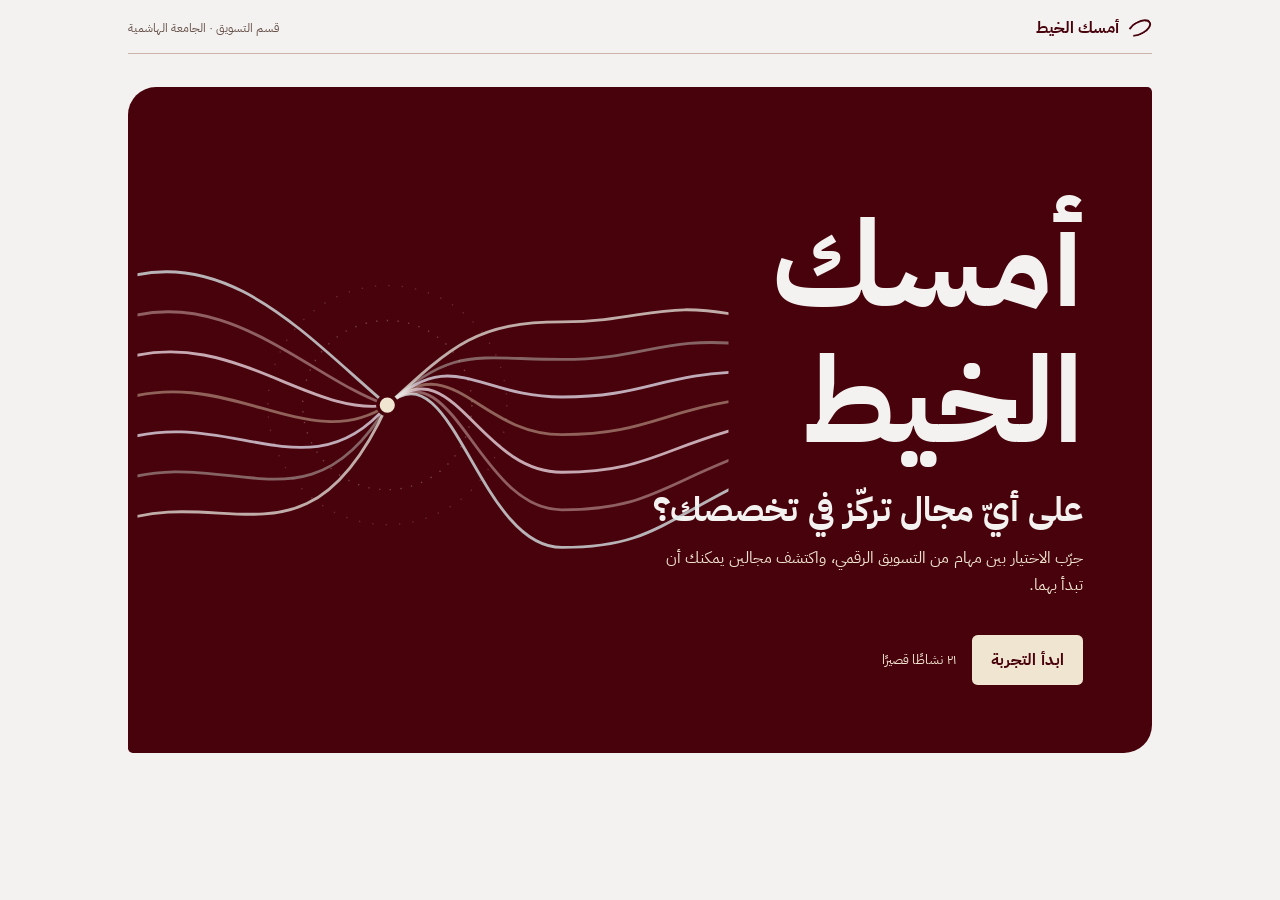
==== play.html @ 3caef871 "Publish redesigned Amesk Al-Khayt booth and game" ====
<!doctype html>
<html lang="ar" dir="rtl">
<head>
  <meta charset="utf-8">
  <meta name="viewport" content="width=device-width, initial-scale=1, viewport-fit=cover">
  <meta name="theme-color" content="#48020c">
  <title>أمسك الخيط</title>
  <link rel="stylesheet" href="styles.css">
  <script defer src="data.js"></script>
  <script defer src="scoring.js"></script>
  <script defer src="app.js"></script>
</head>
<body class="game-page">
  <div class="game-shell">
    <header class="game-header">
      <span class="game-brand"><span class="brand-loop" aria-hidden="true"></span><span data-name></span></span>
      <span class="game-institution" data-institution></span>
    </header>
    <main id="game"></main>
    <div class="sr-only" role="status" id="announcement"></div>
  </div>
  <noscript>فعّل جافاسكريبت في متصفّحك لعرض هذه الصفحة.</noscript>
</body>
</html>
---- styles.css ----
@font-face {
  font-family: "IBM Plex Sans Arabic";
  src: url("assets/plex-ar-400.woff2") format("woff2");
  font-weight: 400;
  font-display: swap;
  unicode-range: U+0600-06FF,U+0750-077F,U+0870-08FF,U+200C-200E,U+FB50-FDFF,U+FE70-FEFC;
}
@font-face {
  font-family: "IBM Plex Sans Arabic";
  src: url("assets/plex-ar-700.woff2") format("woff2");
  font-weight: 700 900;
  font-display: swap;
  unicode-range: U+0600-06FF,U+0750-077F,U+0870-08FF,U+200C-200E,U+FB50-FDFF,U+FE70-FEFC;
}
:root {
  --wine:#48020c; --ink:#120f08; --paper:#f3f2f0; --milk:#f0e5d1;
  --muted:#665149; --line:#c9b4a7; --light:#fefdfb;
  font-family:"IBM Plex Sans Arabic",Tahoma,Arial,sans-serif;
  color:var(--ink); background:var(--paper); color-scheme:light; line-height:1.65;
}
*, *::before, *::after { box-sizing:border-box; }
body { margin:0; }
p,h1,h2,h3 { margin:0; }
h1,h2,h3 { line-height:1.32; }
button { font:inherit; color:inherit; cursor:pointer; }
a { color:inherit; text-underline-offset:.22em; }
button,a { touch-action:manipulation; }
[hidden] { display:none !important; }
:focus-visible { outline:3px solid #285970; outline-offset:4px; }
h1:focus { outline:none; }
.sr-only { position:absolute; inline-size:1px; block-size:1px; overflow:hidden; clip-path:inset(50%); white-space:nowrap; }
.muted { color:var(--muted); font-size:.9rem; }
.game-shell { max-inline-size:66rem; margin-inline:auto; padding-inline:max(1rem,env(safe-area-inset-right)) max(1rem,env(safe-area-inset-left)); }
.game-header { display:flex; justify-content:space-between; align-items:center; flex-wrap:wrap; column-gap:1rem; padding-block:max(.9rem,env(safe-area-inset-top)) .72rem; border-block-end:1px solid var(--line); }
.game-brand { display:inline-flex; align-items:center; gap:.5rem; color:var(--wine); font-size:1.02rem; font-weight:700; }
.brand-loop { display:inline-block; inline-size:1.55rem; block-size:.85rem; border:2px solid currentColor; border-inline-end-color:transparent; border-radius:50%; transform:rotate(-29deg); }
.game-institution { font-size:.73rem; color:var(--muted); }
#game { padding-block:clamp(1rem,3vw,2.1rem) max(2rem,env(safe-area-inset-bottom)); }
.button { display:inline-flex; min-block-size:3.1rem; align-items:center; justify-content:center; padding:.55rem 1.15rem; border-radius:.35rem; border:1px solid transparent; text-decoration:none; font-weight:700; text-align:center; }
.button-light { background:var(--milk); color:var(--wine); }
.button-wine { background:var(--wine); color:var(--paper); }
.button-outline { border-color:var(--wine); background:transparent; color:var(--wine); }
.text-button { min-block-size:3rem; padding-inline:.2rem; border:0; background:transparent; color:var(--wine); font-weight:700; }
.light-link { color:var(--milk); text-decoration:underline; text-underline-offset:.2em; }
.welcome { min-block-size:min(74svh,43rem); overflow:hidden; isolation:isolate; position:relative; display:grid; grid-template-rows:auto 1fr auto; padding:clamp(1.3rem,6vw,4.3rem); border-radius:1.75rem .3rem 1.75rem .3rem; background:var(--wine); color:var(--paper); }
.welcome :focus-visible,.booth :focus-visible { outline-color:var(--milk); }
.welcome h1 { font-size:clamp(3.05rem,10.5vw,7.5rem); line-height:1.13; margin-block:.25rem .82rem; }
.hook { font-weight:700; font-size:clamp(1.25rem,4.9vw,2.15rem); }
.welcome-body { margin-block-start:.45rem; max-inline-size:27rem; color:var(--milk); }
.welcome-actions { display:flex; flex-wrap:wrap; align-items:center; gap:.55rem 1rem; z-index:1; }
.duration { color:var(--milk); font-size:.83rem; }
.welcome-visual { position:relative; align-self:center; min-block-size:11rem; min-inline-size:0; }
.hero-threads { position:absolute; inline-size:min(150%,55rem); max-block-size:24rem; inset-inline-start:50%; inset-block-start:50%; transform:translate(50%,-53%); color:var(--milk); }
.hero-threads path { opacity:.76; }
.hero-threads path:nth-of-type(even) { opacity:.42; }
.quiz { max-inline-size:37rem; margin-inline:auto; }
.progress { display:grid; grid-template-columns:repeat(7,1fr); gap:.28rem; }
.segment { display:block; overflow:hidden; block-size:.38rem; border-radius:1rem; background:#d9cbc0; }
.segment i { display:block; block-size:100%; width:var(--filled); background:var(--color); border-radius:inherit; animation:fill-in .18s ease-out both; transform-origin:right; }
@keyframes fill-in { from { transform:scaleX(.67); } }
.quiz-meta { min-block-size:2.85rem; display:flex; align-items:center; justify-content:space-between; flex-wrap:wrap; gap:.12rem .6rem; color:var(--muted); font-size:.87rem; }
.milestone { color:var(--wine); font-weight:700; animation:milestone-in .22s ease-out; }
@keyframes milestone-in { from { transform:translateY(3px); } }
.question { min-inline-size:0; }
.move-next { animation:next .18s ease-out; }
.move-back { animation:back .18s ease-out; }
@keyframes next { from { transform:translateX(9px); } }
@keyframes back { from { transform:translateX(-9px); } }
.question-panel { display:grid; align-content:center; gap:.55rem; min-block-size:9.65rem; padding:clamp(.85rem,4vw,1.6rem); border-inline-start:4px solid var(--wine); border-radius:.85rem .2rem .2rem .85rem; background:var(--milk); }
.question-panel h1 { color:var(--wine); font-size:clamp(1.36rem,5.4vw,2.28rem); }
.question-panel p { color:var(--muted); font-size:.9rem; }
.choices { display:grid; gap:.43rem; margin-block-start:.8rem; }
.answer { display:flex; justify-content:space-between; align-items:center; gap:.7rem; width:100%; min-block-size:3.08rem; padding:.45rem .75rem; background:var(--light); border:1px solid var(--line); border-radius:.43rem; text-align:start; font-weight:700; transition:background .13s,color .13s,border-color .13s; }
.answer:hover { border-color:var(--wine); }
.answer[aria-pressed="true"],.answer:active { background:var(--wine); color:var(--paper); border-color:var(--wine); }
.answer-dots { display:flex; gap:.19rem; flex-shrink:0; }
.dot { inline-size:.39rem; aspect-ratio:1; border-radius:50%; border:1px solid currentColor; opacity:.48; }
.dot.filled { opacity:1; background:currentColor; }
.back { margin-block-start:.45rem; }
.back-arrow { display:inline-block; margin-inline-end:.45rem; }
.reveal { display:grid; justify-items:center; align-content:center; min-block-size:min(71vh,37rem); color:var(--paper); background:var(--wine); border-radius:1.5rem .25rem; text-align:center; padding:1rem; }
.reveal h1 { font-size:clamp(1.3rem,5vw,2.1rem); }
.reveal-threads { width:min(100%,30rem); color:var(--milk); }
.reveal-threads path { stroke-dasharray:100; stroke-dashoffset:100; animation:unwind .84s ease-out calc(.085s * var(--strand)) forwards; }
.reveal-threads .knot { transform-origin:center; transform-box:fill-box; animation:knot-in .36s .96s both ease-out; }
@keyframes unwind { to { stroke-dashoffset:0; } }
@keyframes knot-in { from { transform:scale(0); } 65% { transform:scale(1.5); } }
.result-header { position:relative; isolation:isolate; overflow:hidden; background:var(--wine); color:var(--paper); padding:clamp(1.1rem,4vw,2.3rem); margin-block-end:1rem; border-radius:1.2rem .25rem; }
.result-header h1 { font-size:clamp(2.22rem,7vw,4.25rem); }
.result-label { color:var(--milk); font-weight:700; }
.result-header .muted { color:var(--milk); max-inline-size:34rem; margin-block-start:.5rem; }
.result-loop { position:absolute; z-index:-1; opacity:.25; inline-size:min(60%,24rem); inset-inline-end:-8%; inset-block-start:-70%; }
.result-threads { width:100%; color:var(--milk); }
.field-grid { display:grid; grid-template-columns:repeat(auto-fit,minmax(min(100%,23rem),1fr)); gap:1rem; }
.field-card { background:var(--light); border:1px solid var(--line); border-radius:1rem .25rem 1rem .25rem; overflow:hidden; animation:card-in .21s ease-out both; }
.field-card:nth-child(2) { animation-delay:.08s; }
@keyframes card-in { from { transform:translateY(7px); } }
.field-banner { min-block-size:7.6rem; display:grid; grid-template-columns:1fr auto; align-items:center; gap:.65rem; padding:1rem; background:var(--tint); color:var(--field); border-inline-start:.35rem solid var(--field); }
.field-banner h2 { font-size:clamp(1.32rem,5.1vw,2.2rem); }
.field-illustration { inline-size:clamp(3rem,14vw,5rem); aspect-ratio:1; display:grid; place-items:center; border-radius:50%; background:var(--field); color:#fff; outline:1px solid currentColor; outline-offset:-5px; }
.field-illustration svg { inline-size:58%; }
.field-detail { padding:1rem; }
.field-why { font-weight:700; }
.field-reason { margin-block:.85rem; color:var(--muted); }
.field-detail h3 { font-size:.91rem; font-weight:700; }
.field-reason ul { margin:.3rem 0 0; padding-inline-start:1.25rem; font-size:.88rem; }
.week-step { padding:.75rem .84rem; background:var(--tint); margin-block:.8rem .35rem; border-radius:.28rem; }
.week-step h3 { color:var(--field); margin-block-end:.18rem; }
.field-extra summary { min-block-size:3rem; cursor:pointer; color:var(--muted); padding-block:.57rem; }
.field-extra h3 { margin-block-start:.64rem; }
.chart-section,.sharing { margin-block-start:1.25rem; }
.chart-section { padding:clamp(1rem,3vw,1.5rem); background:var(--milk); border-radius:1rem .25rem; }
.chart-section h2,.sharing h2 { color:var(--wine); font-size:1.45rem; margin-block-end:.25rem; }
.chart { list-style:none; padding:0; margin:.7rem 0 0; display:grid; gap:.56rem; }
.chart-name { display:flex; align-items:center; gap:.42rem; font-size:.86rem; }
.chart-name svg { inline-size:1.25rem; flex-shrink:0; color:var(--field); }
.chart-line { block-size:.39rem; background:#fff; border-radius:1rem; margin-block-start:.19rem; overflow:hidden; }
.chart-line i { display:block; block-size:100%; width:var(--filled); background:var(--field); border-radius:inherit; }
.sharing { display:grid; justify-items:start; align-content:start; gap:.52rem; padding:1rem; border:1px solid var(--line); border-radius:1rem .25rem; }
.share-image { display:block; width:min(100%,14rem); height:auto; border-radius:.45rem; }
.share-actions { display:flex; flex-wrap:wrap; gap:.5rem; }
.result-footer { display:grid; justify-items:start; gap:.65rem; margin-block-start:1.2rem; }
.booth { background:var(--wine); color:var(--paper); }
.booth-layout { min-block-size:100svh; max-inline-size:108rem; margin:auto; padding:clamp(1rem,3.25vw,3rem); display:grid; align-items:center; grid-template-columns:1fr .95fr; gap:clamp(1rem,3vw,3rem); }
.booth-intro { min-inline-size:0; }
.masthead { font-weight:700; font-size:.92rem; }
.booth h1 { font-size:clamp(2.75rem,5.6vw,6.2rem); margin-block:.18em .11em; line-height:1.09; }
.booth-hook { color:var(--milk); font-size:clamp(1.05rem,2.05vw,2rem); }
.campus-show { position:relative; margin:clamp(.65rem,2.4vh,1.5rem) 0 0; border:1px solid #dfbea4; border-radius:1rem .22rem 1rem .22rem; background:var(--milk); overflow:hidden; }
#campus-canvas { display:block; width:100%; height:auto; aspect-ratio:760/420; }
.show-toggle { position:absolute; inset-inline-end:.38rem; inset-block-end:.38rem; min-block-size:2.75rem; border:1px solid var(--milk); border-radius:.3rem; background:var(--wine); color:var(--paper); padding:.1rem .65rem; font-size:.81rem; font-weight:700; }
.show-toggle:focus-visible { outline:2px solid #fff; outline-offset:-4px; }
.booth-nav { display:flex; flex-wrap:wrap; margin-block-start:.45rem; gap:.3rem 1.15rem; }
.booth-nav a { min-block-size:2.75rem; padding-block:.45rem; }
.scan-area { display:grid; justify-items:center; text-align:center; min-inline-size:0; gap:.55rem; }
.scan-area h2 { font-size:clamp(1.2rem,2.7vw,2.75rem); }
#qr { display:block; inline-size:min(100%,66svh); height:auto; aspect-ratio:1; background:#fff; image-rendering:pixelated; }
#qr-status { background:var(--light); color:var(--ink); padding:1rem; max-inline-size:18rem; }
.game-url { font-family:Arial,sans-serif; max-inline-size:100%; overflow-wrap:anywhere; font-weight:700; line-height:1.25; }
.display { --display-qr:min(85vmin,calc(100svh - 8.75rem),55vw); }
.display .booth-layout { grid-template-columns:minmax(0,1fr) minmax(0,var(--display-qr)); padding-block:.45rem; padding-inline:clamp(.78rem,2.65vw,2.5rem); }
.display .booth-nav { display:none; }
.display .scan-area { gap:.25rem; width:100%; }
.display .scan-area h2 { font-size:clamp(1.25rem,4.3vh,3rem); }
.display #qr { inline-size:var(--display-qr); }
.display .game-url { font-size:1.75rem; }
.display.cursor-idle,.display.cursor-idle * { cursor:none; }
.poster { background:#fff; color:#120f08; }
.poster-layout { max-inline-size:45rem; margin:auto; padding:1.2rem; text-align:center; display:grid; justify-items:center; }
.poster h1 { font-size:clamp(2.5rem,9vw,5.2rem); color:var(--wine); margin-block:.3em .12em; }
.poster-scan { font-size:clamp(1.25rem,4vw,2.25rem); font-weight:700; }
.poster #qr { inline-size:min(100%,31rem); }
.poster .game-url { font-size:clamp(.88rem,3vw,1.25rem); }
@media (min-width:48rem) {
  .welcome { grid-template-columns:1fr .8fr; grid-template-rows:1fr auto; align-items:center; }
  .welcome-actions { grid-column:1; }
  .welcome-visual { grid-column:2; grid-row:1 / 3; }
  .hero-threads { inline-size:150%; max-block-size:none; inset-inline-start:40%; }
}
@media (max-width:45rem) {
  .booth .booth-layout { grid-template-columns:1fr; align-content:start; }
  .booth #qr { inline-size:min(100%,32rem); }
  .display .game-url { font-size:.93rem; }
}
@media (prefers-reduced-motion:reduce) {
  *,*::before,*::after { animation:none !important; transition:none !important; }
}
@page { size:auto; margin:9mm; }
@media print {
  :root,.poster { background:#fff; }
  .poster-layout { width:100%; max-inline-size:none; min-block-size:calc(100vh - 2mm); align-content:center; padding:0; break-inside:avoid; }
  .poster .masthead { font-size:12pt; }
  .poster h1 { font-size:40pt; margin-block:.14em 0; }
  .poster-scan { font-size:18pt; }
  .poster #qr { width:92%; max-width:none; }
  .poster .game-url { font-size:12pt; }
}
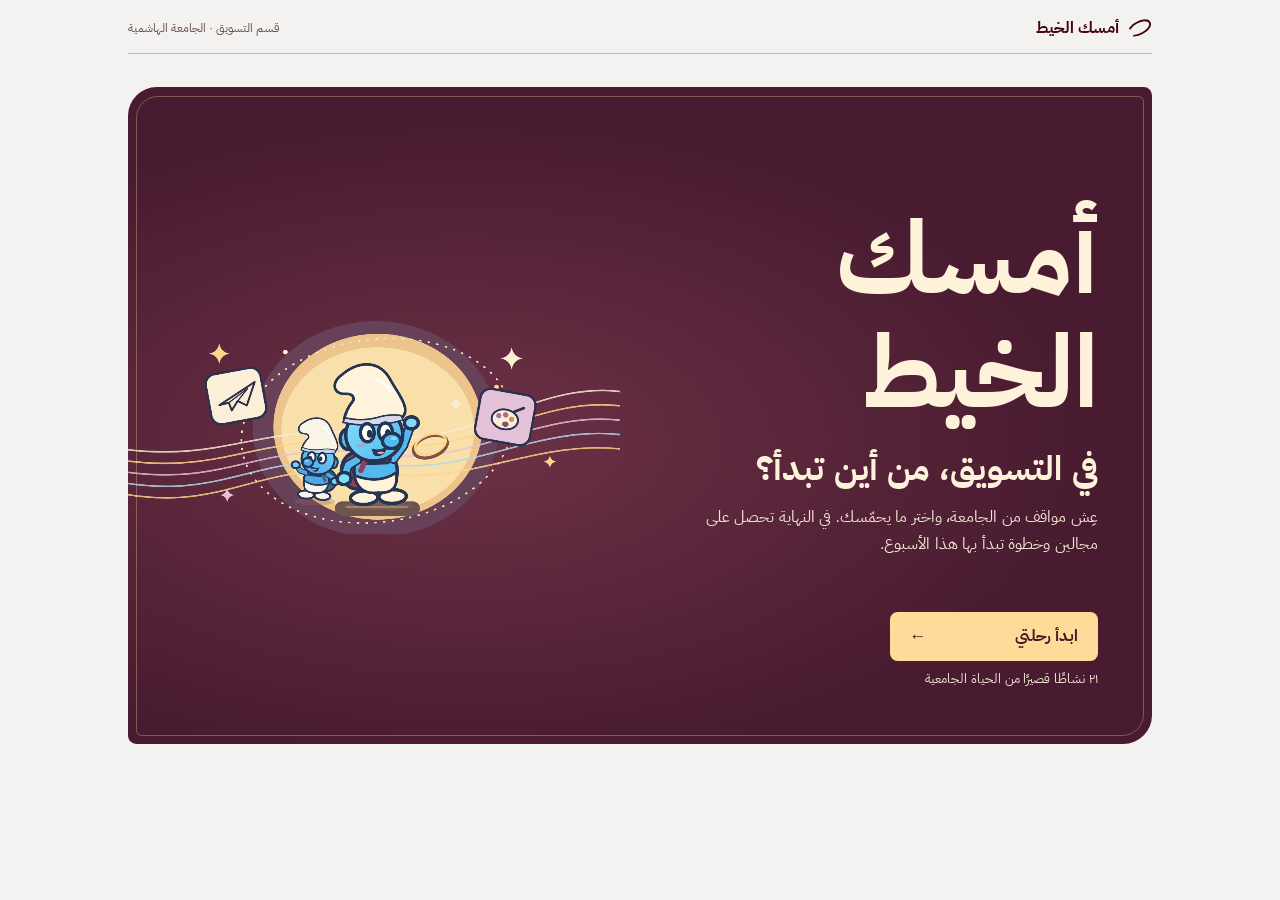
==== commit b8411563: "Polish the game journey, Arabic activities, and share cards" ====
--- a/play.html
+++ b/play.html
@@ -5,10 +5,12 @@
   <meta name="viewport" content="width=device-width, initial-scale=1, viewport-fit=cover">
   <meta name="theme-color" content="#48020c">
   <title>أمسك الخيط</title>
-  <link rel="stylesheet" href="styles.css">
-  <script defer src="data.js"></script>
-  <script defer src="scoring.js"></script>
-  <script defer src="app.js"></script>
+  <link rel="stylesheet" href="styles.css?v=3">
+  <script defer src="data.js?v=3"></script>
+  <script defer src="scoring.js?v=3"></script>
+  <script defer src="mascots.js?v=3"></script>
+  <script defer src="game-art.js?v=3"></script>
+  <script defer src="app.js?v=3"></script>
 </head>
 <body class="game-page">
   <div class="game-shell">
--- a/styles.css
+++ b/styles.css
@@ -42,17 +42,20 @@
 .button-outline { border-color:var(--wine); background:transparent; color:var(--wine); }
 .text-button { min-block-size:3rem; padding-inline:.2rem; border:0; background:transparent; color:var(--wine); font-weight:700; }
 .light-link { color:var(--milk); text-decoration:underline; text-underline-offset:.2em; }
-.welcome { min-block-size:min(74svh,43rem); overflow:hidden; isolation:isolate; position:relative; display:grid; grid-template-rows:auto 1fr auto; padding:clamp(1.3rem,6vw,4.3rem); border-radius:1.75rem .3rem 1.75rem .3rem; background:var(--wine); color:var(--paper); }
+.welcome { --hero-plum:#481b30; min-block-size:min(73svh,43rem); overflow:hidden; isolation:isolate; position:relative; display:grid; grid-template-rows:auto 1fr auto; padding:clamp(1.25rem,4.6vw,3.4rem); border-radius:1.8rem .52rem 1.8rem .52rem; background:radial-gradient(ellipse at 33% 54%,#6d3246 0%,transparent 65%),var(--hero-plum); color:#fff2da; }
+.welcome::before { content:""; position:absolute; z-index:-1; inset:.53rem; border:1px solid #ebc8915c; border-radius:1.35rem .38rem 1.35rem .38rem; pointer-events:none; }
 .welcome :focus-visible,.booth :focus-visible { outline-color:var(--milk); }
-.welcome h1 { font-size:clamp(3.05rem,10.5vw,7.5rem); line-height:1.13; margin-block:.25rem .82rem; }
+.welcome h1 { font-size:clamp(2.7rem,11vw,6.3rem); line-height:1.13; margin-block:.38rem .64rem; animation:stage-rise .55s cubic-bezier(.22,.75,.28,1) both; }
 .hook { font-weight:700; font-size:clamp(1.25rem,4.9vw,2.15rem); }
 .welcome-body { margin-block-start:.45rem; max-inline-size:27rem; color:var(--milk); }
-.welcome-actions { display:flex; flex-wrap:wrap; align-items:center; gap:.55rem 1rem; z-index:1; }
+.welcome-actions { display:grid; justify-items:start; align-content:start; gap:.42rem; z-index:1; }
+.start-button { gap:.75rem; justify-content:space-between; border-radius:.48rem; min-inline-size:min(100%,13rem); background:#ffdb99; color:#4b1728; }
+.start-button:hover { background:#ffe7bc; }
+.start-arrow { font-size:1.1rem; line-height:1; }
 .duration { color:var(--milk); font-size:.83rem; }
-.welcome-visual { position:relative; align-self:center; min-block-size:11rem; min-inline-size:0; }
-.hero-threads { position:absolute; inline-size:min(150%,55rem); max-block-size:24rem; inset-inline-start:50%; inset-block-start:50%; transform:translate(50%,-53%); color:var(--milk); }
-.hero-threads path { opacity:.76; }
-.hero-threads path:nth-of-type(even) { opacity:.42; }
+.welcome-visual { position:relative; align-self:center; min-inline-size:0; margin-inline:-.6rem; }
+.hero-art { display:block; inline-size:100%; height:auto; animation:stage-rise .78s .1s cubic-bezier(.22,.75,.28,1) both; }
+@keyframes stage-rise { from { transform:translateY(.75rem); opacity:0; } to { opacity:1; } }
 .quiz { max-inline-size:37rem; margin-inline:auto; }
 .progress { display:grid; grid-template-columns:repeat(7,1fr); gap:.28rem; }
 .segment { display:block; overflow:hidden; block-size:.38rem; border-radius:1rem; background:#d9cbc0; }
@@ -66,13 +69,23 @@
 .move-back { animation:back .18s ease-out; }
 @keyframes next { from { transform:translateX(9px); } }
 @keyframes back { from { transform:translateX(-9px); } }
-.question-panel { display:grid; align-content:center; gap:.55rem; min-block-size:9.65rem; padding:clamp(.85rem,4vw,1.6rem); border-inline-start:4px solid var(--wine); border-radius:.85rem .2rem .2rem .85rem; background:var(--milk); }
-.question-panel h1 { color:var(--wine); font-size:clamp(1.36rem,5.4vw,2.28rem); }
-.question-panel p { color:var(--muted); font-size:.9rem; }
+.question-panel { display:grid; gap:.38rem; padding:clamp(.8rem,3.5vw,1.4rem); border:1px solid #e0c6a1; border-radius:1.03rem .36rem 1.03rem .36rem; background:#f9ecd6; }
+.question-panel h1 { color:#4b1728; font-size:clamp(1.25rem,5.2vw,2.2rem); }
+.question-context { color:#60483e; font-size:clamp(.9rem,3.8vw,1.04rem); }
+.question-stage { display:grid; grid-template-columns:1fr minmax(0,31%); align-items:center; gap:.25rem; border-block-start:1px dashed #d3b590; margin-block-start:.28rem; }
+.question-prompt { color:#6b3043; font-size:clamp(.81rem,3.55vw,.98rem); font-weight:700; }
+.quiz-art { display:block; width:100%; max-width:8.6rem; justify-self:end; height:auto; }
 .choices { display:grid; gap:.43rem; margin-block-start:.8rem; }
-.answer { display:flex; justify-content:space-between; align-items:center; gap:.7rem; width:100%; min-block-size:3.08rem; padding:.45rem .75rem; background:var(--light); border:1px solid var(--line); border-radius:.43rem; text-align:start; font-weight:700; transition:background .13s,color .13s,border-color .13s; }
+.answer { position:relative; display:flex; justify-content:space-between; align-items:center; gap:.42rem; width:100%; min-block-size:3.08rem; padding:.42rem .75rem; background:var(--light); border:1px solid var(--line); border-radius:.53rem; text-align:start; font-weight:700; transition:background .14s,color .14s,border-color .14s,transform .14s,opacity .14s; }
 .answer:hover { border-color:var(--wine); }
-.answer[aria-pressed="true"],.answer:active { background:var(--wine); color:var(--paper); border-color:var(--wine); }
+.answer[aria-pressed="true"],.answer:active { background:#63273e; color:var(--paper); border-color:#63273e; }
+.answer-locked .answer[aria-pressed="true"] { transform:translateX(-.2rem); }
+.answer-locked .answer[aria-pressed="false"] { opacity:.58; }
+.answer-check { display:none; inline-size:1.56rem; block-size:1.56rem; flex:0 0 auto; place-items:center; border-radius:50%; background:#ffda98; color:#4b1728; }
+.answer[aria-pressed="true"] .answer-dots { display:none; }
+.answer[aria-pressed="true"] .answer-check { display:grid; }
+.answer-locked .answer-check { animation:answer-pop .24s cubic-bezier(.18,.9,.43,1.4) both; }
+@keyframes answer-pop { from { transform:scale(.5) rotate(-18deg); } }
 .answer-dots { display:flex; gap:.19rem; flex-shrink:0; }
 .dot { inline-size:.39rem; aspect-ratio:1; border-radius:50%; border:1px solid currentColor; opacity:.48; }
 .dot.filled { opacity:1; background:currentColor; }
@@ -81,18 +94,33 @@
 .reveal { display:grid; justify-items:center; align-content:center; min-block-size:min(71vh,37rem); color:var(--paper); background:var(--wine); border-radius:1.5rem .25rem; text-align:center; padding:1rem; }
 .reveal h1 { font-size:clamp(1.3rem,5vw,2.1rem); }
 .reveal-threads { width:min(100%,30rem); color:var(--milk); }
-.reveal-threads path { stroke-dasharray:100; stroke-dashoffset:100; animation:unwind .84s ease-out calc(.085s * var(--strand)) forwards; }
-.reveal-threads .knot { transform-origin:center; transform-box:fill-box; animation:knot-in .36s .96s both ease-out; }
+.reveal-threads path { stroke-dasharray:100; stroke-dashoffset:100; animation:unwind .64s ease-out calc(.05s * var(--strand)) forwards; }
+.reveal-threads .knot { transform-origin:center; transform-box:fill-box; animation:knot-in .29s .69s both ease-out; }
 @keyframes unwind { to { stroke-dashoffset:0; } }
 @keyframes knot-in { from { transform:scale(0); } 65% { transform:scale(1.5); } }
-.result-header { position:relative; isolation:isolate; overflow:hidden; background:var(--wine); color:var(--paper); padding:clamp(1.1rem,4vw,2.3rem); margin-block-end:1rem; border-radius:1.2rem .25rem; }
-.result-header h1 { font-size:clamp(2.22rem,7vw,4.25rem); }
-.result-label { color:var(--milk); font-weight:700; }
-.result-header .muted { color:var(--milk); max-inline-size:34rem; margin-block-start:.5rem; }
-.result-loop { position:absolute; z-index:-1; opacity:.25; inline-size:min(60%,24rem); inset-inline-end:-8%; inset-block-start:-70%; }
+.result-header { position:relative; isolation:isolate; overflow:hidden; background:radial-gradient(ellipse at 9% 5%,#783c51 0,transparent 63%),#481b30; color:#fff2da; padding:clamp(1.12rem,4vw,2.45rem); margin-block-end:1rem; border-radius:1.4rem .45rem; }
+.result-header h1 { font-size:clamp(2.32rem,8vw,4.5rem); animation:stage-rise .5s both; }
+.result-label { color:#fbd493; font-weight:700; margin-block-end:.38rem; font-size:.92rem; }
+.result-context { color:#ffe9cd; max-inline-size:35rem; margin-block-start:.57rem; }
+.result-evidence { color:#fbdcae; opacity:.98; margin-block-start:.25rem; font-size:.85rem; }
+.result-loop { position:absolute; z-index:-1; opacity:.36; inline-size:min(84%,32rem); inset-inline-end:-21%; inset-block-start:-33%; animation:result-drift .85s .1s ease-out both; }
+@keyframes result-drift { from { opacity:0; transform:translate(-1rem,.7rem) rotate(-4deg); } }
 .result-threads { width:100%; color:var(--milk); }
+.result-threads path:nth-of-type(2) { stroke:var(--first-tint); }
+.result-threads path:nth-of-type(5) { stroke:var(--second-tint); }
+.result-pair { display:grid; grid-template-columns:repeat(auto-fit,minmax(min(100%,15.5rem),1fr)); gap:.52rem; margin-block:1.08rem .84rem; }
+.result-ticket { display:flex; align-items:center; justify-content:space-between; gap:.65rem; border-radius:.58rem .3rem; padding:.52rem .72rem; color:var(--ticket-color); background:var(--ticket-tint); text-decoration:none; animation:stage-rise .52s .12s both; }
+.result-ticket:nth-child(2) { animation-delay:.22s; }
+.ticket-copy { min-inline-size:0; }
+.result-ticket-label { display:block; font-size:.78rem; }
+.result-ticket strong { display:block; line-height:1.38; }
+.result-ticket svg { inline-size:2.03rem; flex:0 0 auto; }
+.result-actions { display:flex; flex-wrap:wrap; gap:.45rem; }
+.result-actions .button { min-block-size:2.8rem; padding-inline:.84rem; font-size:.84rem; }
+.result-share-link { border-color:#ffd89c; color:#ffedce; }
+.result-header :focus-visible { outline-color:#ffdc9d; }
 .field-grid { display:grid; grid-template-columns:repeat(auto-fit,minmax(min(100%,23rem),1fr)); gap:1rem; }
-.field-card { background:var(--light); border:1px solid var(--line); border-radius:1rem .25rem 1rem .25rem; overflow:hidden; animation:card-in .21s ease-out both; }
+.field-card { background:var(--light); border:1px solid var(--line); border-radius:1rem .25rem 1rem .25rem; overflow:hidden; animation:card-in .33s ease-out both; scroll-margin-block-start:.6rem; }
 .field-card:nth-child(2) { animation-delay:.08s; }
 @keyframes card-in { from { transform:translateY(7px); } }
 .field-banner { min-block-size:7.6rem; display:grid; grid-template-columns:1fr auto; align-items:center; gap:.65rem; padding:1rem; background:var(--tint); color:var(--field); border-inline-start:.35rem solid var(--field); }
@@ -104,7 +132,7 @@
 .field-reason { margin-block:.85rem; color:var(--muted); }
 .field-detail h3 { font-size:.91rem; font-weight:700; }
 .field-reason ul { margin:.3rem 0 0; padding-inline-start:1.25rem; font-size:.88rem; }
-.week-step { padding:.75rem .84rem; background:var(--tint); margin-block:.8rem .35rem; border-radius:.28rem; }
+.week-step { padding:.75rem .84rem; background:var(--tint); margin-block:.8rem .35rem; border-radius:.28rem; scroll-margin-block-start:.75rem; }
 .week-step h3 { color:var(--field); margin-block-end:.18rem; }
 .field-extra summary { min-block-size:3rem; cursor:pointer; color:var(--muted); padding-block:.57rem; }
 .field-extra h3 { margin-block-start:.64rem; }
@@ -116,8 +144,8 @@
 .chart-name svg { inline-size:1.25rem; flex-shrink:0; color:var(--field); }
 .chart-line { block-size:.39rem; background:#fff; border-radius:1rem; margin-block-start:.19rem; overflow:hidden; }
 .chart-line i { display:block; block-size:100%; width:var(--filled); background:var(--field); border-radius:inherit; }
-.sharing { display:grid; justify-items:start; align-content:start; gap:.52rem; padding:1rem; border:1px solid var(--line); border-radius:1rem .25rem; }
-.share-image { display:block; width:min(100%,14rem); height:auto; border-radius:.45rem; }
+.sharing { display:grid; justify-items:center; align-content:start; gap:.6rem; padding:1.08rem; border:1px solid #dfc4a5; background:#f8e9d2; border-radius:1.2rem .32rem; scroll-margin-block-start:.55rem; }
+.share-image { display:block; width:min(100%,17rem); height:auto; border-radius:.68rem; box-shadow:0 .65rem 1.5rem #50263732; }
 .share-actions { display:flex; flex-wrap:wrap; gap:.5rem; }
 .result-footer { display:grid; justify-items:start; gap:.65rem; margin-block-start:1.2rem; }
 .booth { background:var(--wine); color:var(--paper); }
@@ -155,7 +183,7 @@
   .welcome { grid-template-columns:1fr .8fr; grid-template-rows:1fr auto; align-items:center; }
   .welcome-actions { grid-column:1; }
   .welcome-visual { grid-column:2; grid-row:1 / 3; }
-  .hero-threads { inline-size:150%; max-block-size:none; inset-inline-start:40%; }
+  .hero-art { width:116%; max-width:none; margin-inline-start:-5%; }
 }
 @media (max-width:45rem) {
   .booth .booth-layout { grid-template-columns:1fr; align-content:start; }
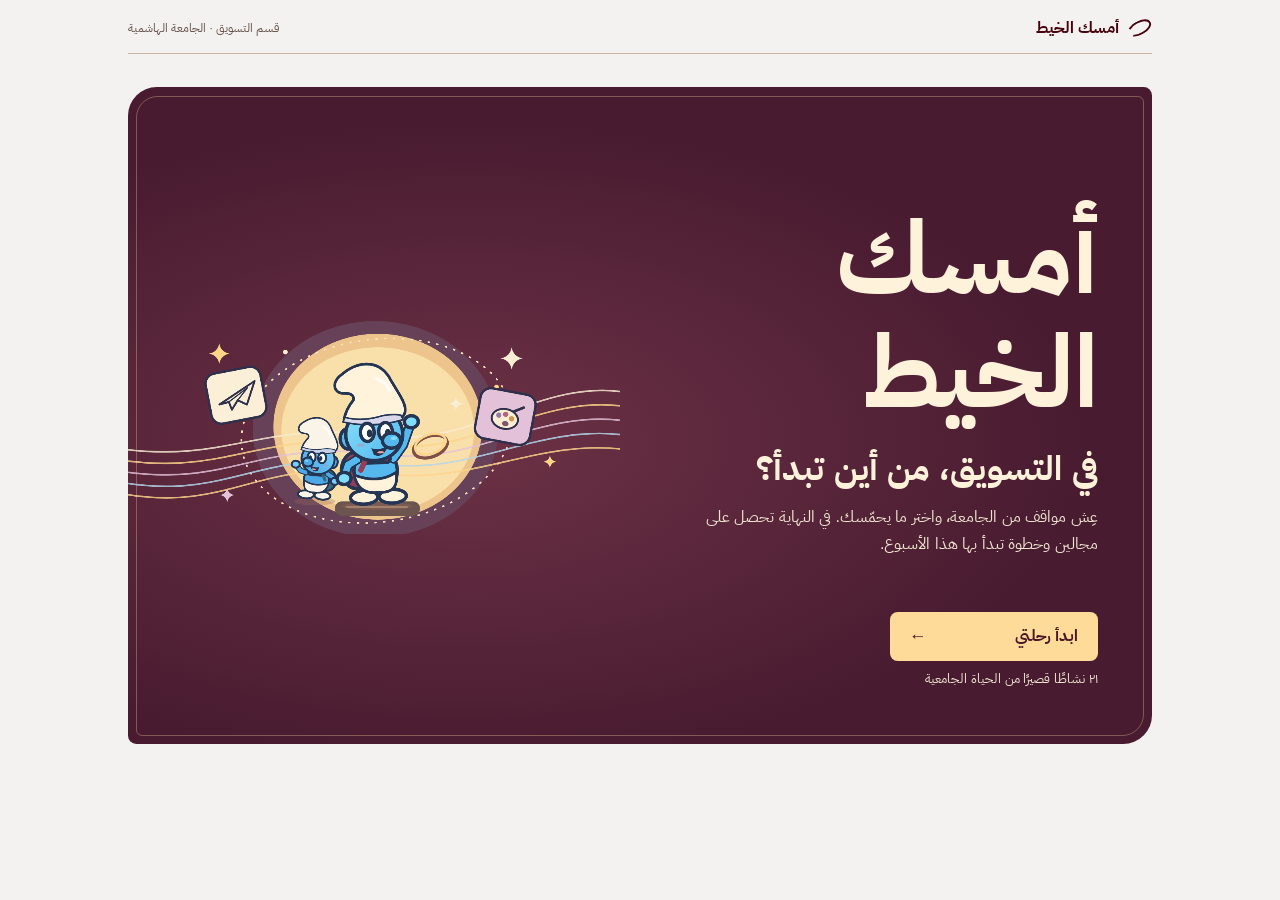
==== commit c23cb3cb: "Show the faculty and university on the student card" ====
--- a/play.html
+++ b/play.html
@@ -6,11 +6,11 @@
   <meta name="theme-color" content="#48020c">
   <title>أمسك الخيط</title>
   <link rel="stylesheet" href="styles.css?v=3">
-  <script defer src="data.js?v=3"></script>
+  <script defer src="data.js?v=3.1"></script>
   <script defer src="scoring.js?v=3"></script>
   <script defer src="mascots.js?v=3"></script>
   <script defer src="game-art.js?v=3"></script>
-  <script defer src="app.js?v=3"></script>
+  <script defer src="app.js?v=3.1"></script>
 </head>
 <body class="game-page">
   <div class="game-shell">
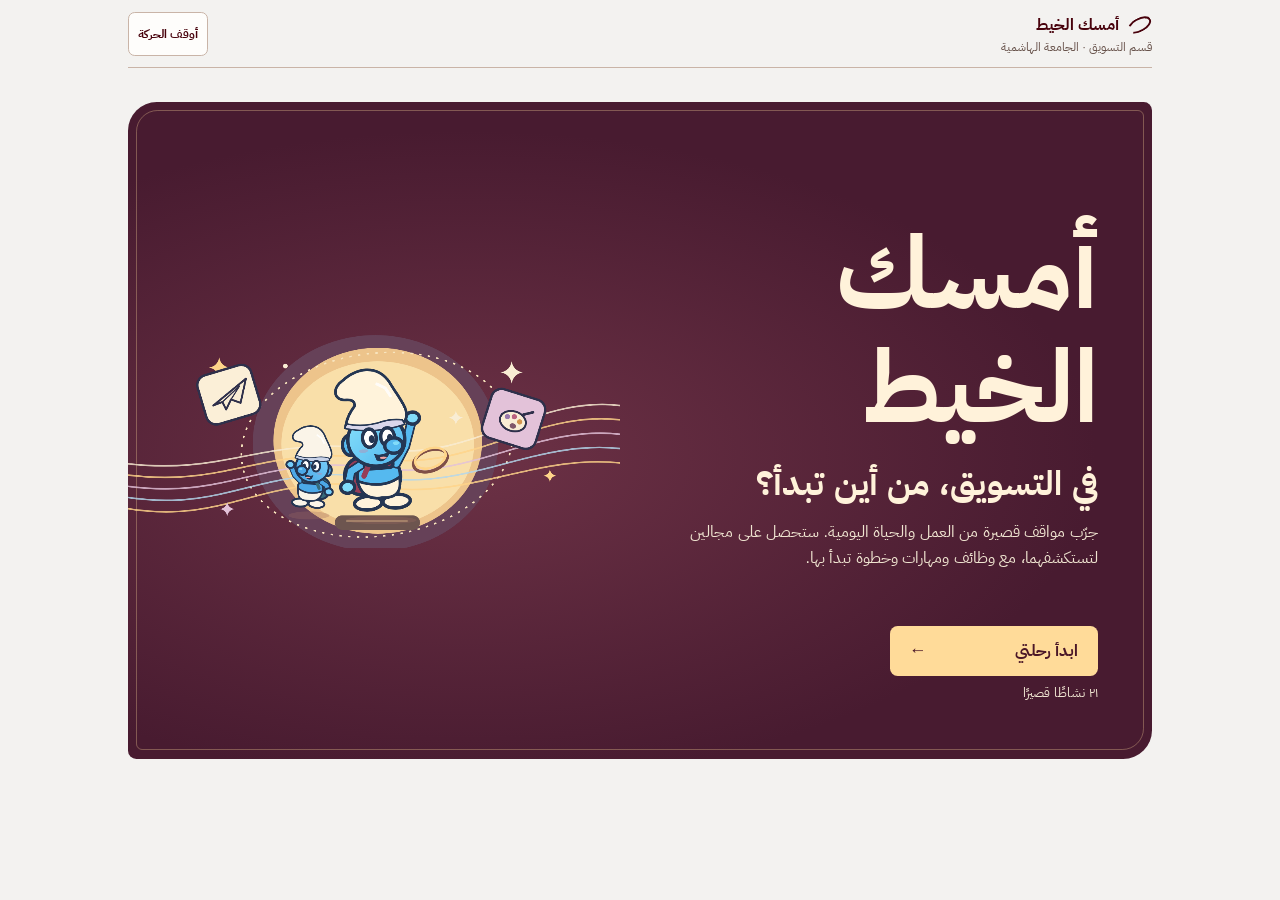
==== commit d8712b5c: "Clarify activities and expand animated career results" ====
--- a/play.html
+++ b/play.html
@@ -5,12 +5,12 @@
   <meta name="viewport" content="width=device-width, initial-scale=1, viewport-fit=cover">
   <meta name="theme-color" content="#48020c">
   <title>أمسك الخيط</title>
-  <link rel="stylesheet" href="styles.css?v=3">
-  <script defer src="data.js?v=3.1"></script>
-  <script defer src="scoring.js?v=3"></script>
-  <script defer src="mascots.js?v=3"></script>
-  <script defer src="game-art.js?v=3"></script>
-  <script defer src="app.js?v=3.1"></script>
+  <link rel="stylesheet" href="styles.css?v=4">
+  <script defer src="data.js?v=4"></script>
+  <script defer src="scoring.js?v=4"></script>
+  <script defer src="mascots.js?v=4"></script>
+  <script defer src="game-art.js?v=4"></script>
+  <script defer src="app.js?v=4"></script>
 </head>
 <body class="game-page">
   <div class="game-shell">
--- a/styles.css
+++ b/styles.css
@@ -31,10 +31,11 @@
 .sr-only { position:absolute; inline-size:1px; block-size:1px; overflow:hidden; clip-path:inset(50%); white-space:nowrap; }
 .muted { color:var(--muted); font-size:.9rem; }
 .game-shell { max-inline-size:66rem; margin-inline:auto; padding-inline:max(1rem,env(safe-area-inset-right)) max(1rem,env(safe-area-inset-left)); }
-.game-header { display:flex; justify-content:space-between; align-items:center; flex-wrap:wrap; column-gap:1rem; padding-block:max(.9rem,env(safe-area-inset-top)) .72rem; border-block-end:1px solid var(--line); }
+.game-header { display:grid; grid-template-columns:1fr auto; align-items:center; column-gap:.72rem; padding-block:max(.7rem,env(safe-area-inset-top)) .62rem; border-block-end:1px solid var(--line); }
 .game-brand { display:inline-flex; align-items:center; gap:.5rem; color:var(--wine); font-size:1.02rem; font-weight:700; }
 .brand-loop { display:inline-block; inline-size:1.55rem; block-size:.85rem; border:2px solid currentColor; border-inline-end-color:transparent; border-radius:50%; transform:rotate(-29deg); }
-.game-institution { font-size:.73rem; color:var(--muted); }
+.game-institution { grid-column:1; font-size:.72rem; color:var(--muted); }
+.motion-button { grid-column:2; grid-row:1 / 3; min-block-size:2.75rem; background:var(--light); color:var(--wine); border:1px solid var(--line); border-radius:.42rem; padding:.2rem .55rem; font-size:.72rem; font-weight:700; }
 #game { padding-block:clamp(1rem,3vw,2.1rem) max(2rem,env(safe-area-inset-bottom)); }
 .button { display:inline-flex; min-block-size:3.1rem; align-items:center; justify-content:center; padding:.55rem 1.15rem; border-radius:.35rem; border:1px solid transparent; text-decoration:none; font-weight:700; text-align:center; }
 .button-light { background:var(--milk); color:var(--wine); }
@@ -70,16 +71,16 @@
 @keyframes next { from { transform:translateX(9px); } }
 @keyframes back { from { transform:translateX(-9px); } }
 .question-panel { display:grid; gap:.38rem; padding:clamp(.8rem,3.5vw,1.4rem); border:1px solid #e0c6a1; border-radius:1.03rem .36rem 1.03rem .36rem; background:#f9ecd6; }
-.question-panel h1 { color:#4b1728; font-size:clamp(1.25rem,5.2vw,2.2rem); }
-.question-context { color:#60483e; font-size:clamp(.9rem,3.8vw,1.04rem); }
-.question-stage { display:grid; grid-template-columns:1fr minmax(0,31%); align-items:center; gap:.25rem; border-block-start:1px dashed #d3b590; margin-block-start:.28rem; }
+.question-panel h1 { color:#4b1728; font-size:clamp(1.22rem,5.15vw,2.06rem); line-height:1.47; }
+.question-stage { display:grid; grid-template-columns:1fr minmax(0,39%); align-items:center; gap:.25rem; border-block-start:1px dashed #d3b590; margin-block-start:.32rem; }
 .question-prompt { color:#6b3043; font-size:clamp(.81rem,3.55vw,.98rem); font-weight:700; }
-.quiz-art { display:block; width:100%; max-width:8.6rem; justify-self:end; height:auto; }
+.quiz-art { display:block; width:100%; max-width:10.25rem; justify-self:end; height:auto; }
 .choices { display:grid; gap:.43rem; margin-block-start:.8rem; }
 .answer { position:relative; display:flex; justify-content:space-between; align-items:center; gap:.42rem; width:100%; min-block-size:3.08rem; padding:.42rem .75rem; background:var(--light); border:1px solid var(--line); border-radius:.53rem; text-align:start; font-weight:700; transition:background .14s,color .14s,border-color .14s,transform .14s,opacity .14s; }
 .answer:hover { border-color:var(--wine); }
 .answer[aria-pressed="true"],.answer:active { background:#63273e; color:var(--paper); border-color:#63273e; }
-.answer-locked .answer[aria-pressed="true"] { transform:translateX(-.2rem); }
+.answer-locked .answer[aria-pressed="true"] { transform:translateX(-.2rem); animation:answer-bloom .45s ease-out both; }
+@keyframes answer-bloom { 0% { box-shadow:0 0 0 0 #b8796650; } 65% { box-shadow:0 0 0 .3rem #b8796600; } }
 .answer-locked .answer[aria-pressed="false"] { opacity:.58; }
 .answer-check { display:none; inline-size:1.56rem; block-size:1.56rem; flex:0 0 auto; place-items:center; border-radius:50%; background:#ffda98; color:#4b1728; }
 .answer[aria-pressed="true"] .answer-dots { display:none; }
@@ -100,6 +101,8 @@
 @keyframes knot-in { from { transform:scale(0); } 65% { transform:scale(1.5); } }
 .result-header { position:relative; isolation:isolate; overflow:hidden; background:radial-gradient(ellipse at 9% 5%,#783c51 0,transparent 63%),#481b30; color:#fff2da; padding:clamp(1.12rem,4vw,2.45rem); margin-block-end:1rem; border-radius:1.4rem .45rem; }
 .result-header h1 { font-size:clamp(2.32rem,8vw,4.5rem); animation:stage-rise .5s both; }
+.result-topper { display:flex; align-items:center; justify-content:space-between; gap:.5rem; min-block-size:3.7rem; }
+.result-art { inline-size:clamp(5rem,28vw,10.5rem); display:block; height:auto; flex:0 0 auto; margin-inline-end:-.24rem; }
 .result-label { color:#fbd493; font-weight:700; margin-block-end:.38rem; font-size:.92rem; }
 .result-context { color:#ffe9cd; max-inline-size:35rem; margin-block-start:.57rem; }
 .result-evidence { color:#fbdcae; opacity:.98; margin-block-start:.25rem; font-size:.85rem; }
@@ -134,8 +137,14 @@
 .field-reason ul { margin:.3rem 0 0; padding-inline-start:1.25rem; font-size:.88rem; }
 .week-step { padding:.75rem .84rem; background:var(--tint); margin-block:.8rem .35rem; border-radius:.28rem; scroll-margin-block-start:.75rem; }
 .week-step h3 { color:var(--field); margin-block-end:.18rem; }
-.field-extra summary { min-block-size:3rem; cursor:pointer; color:var(--muted); padding-block:.57rem; }
-.field-extra h3 { margin-block-start:.64rem; }
+.career-detail { border-block-start:1px solid var(--line); margin-block-start:.85rem; padding-block-start:.82rem; }
+.career-detail h3 { font-size:1.04rem; color:var(--field); }
+.career-hint { margin-block-start:.18rem; color:var(--muted); font-size:.82rem; }
+.career-jobs,.career-skills { display:grid; grid-template-columns:repeat(auto-fit,minmax(min(100%,8rem),1fr)); gap:.36rem .52rem; font-size:.86rem; margin-block:.55rem .75rem; }
+.career-jobs { padding-inline-start:1.22rem; }
+.career-jobs li::marker { color:var(--field); }
+.career-skills { list-style:none; padding:0; }
+.career-skills li { padding:.35rem .42rem; color:var(--field); font-weight:700; line-height:1.43; background:var(--tint); border-radius:.38rem; }
 .chart-section,.sharing { margin-block-start:1.25rem; }
 .chart-section { padding:clamp(1rem,3vw,1.5rem); background:var(--milk); border-radius:1rem .25rem; }
 .chart-section h2,.sharing h2 { color:var(--wine); font-size:1.45rem; margin-block-end:.25rem; }
@@ -145,8 +154,8 @@
 .chart-line { block-size:.39rem; background:#fff; border-radius:1rem; margin-block-start:.19rem; overflow:hidden; }
 .chart-line i { display:block; block-size:100%; width:var(--filled); background:var(--field); border-radius:inherit; }
 .sharing { display:grid; justify-items:center; align-content:start; gap:.6rem; padding:1.08rem; border:1px solid #dfc4a5; background:#f8e9d2; border-radius:1.2rem .32rem; scroll-margin-block-start:.55rem; }
-.share-image { display:block; width:min(100%,17rem); height:auto; border-radius:.68rem; box-shadow:0 .65rem 1.5rem #50263732; }
-.share-actions { display:flex; flex-wrap:wrap; gap:.5rem; }
+.share-image { display:block; width:min(100%,23rem); height:auto; border-radius:.68rem; box-shadow:0 .65rem 1.5rem #50263732; }
+.share-actions { display:flex; justify-content:center; flex-wrap:wrap; gap:.5rem; }
 .result-footer { display:grid; justify-items:start; gap:.65rem; margin-block-start:1.2rem; }
 .booth { background:var(--wine); color:var(--paper); }
 .booth-layout { min-block-size:100svh; max-inline-size:108rem; margin:auto; padding:clamp(1rem,3.25vw,3rem); display:grid; align-items:center; grid-template-columns:1fr .95fr; gap:clamp(1rem,3vw,3rem); }
@@ -193,6 +202,7 @@
 @media (prefers-reduced-motion:reduce) {
   *,*::before,*::after { animation:none !important; transition:none !important; }
 }
+.motion-paused *, .motion-paused *::before, .motion-paused *::after { animation:none !important; transition:none !important; }
 @page { size:auto; margin:9mm; }
 @media print {
   :root,.poster { background:#fff; }
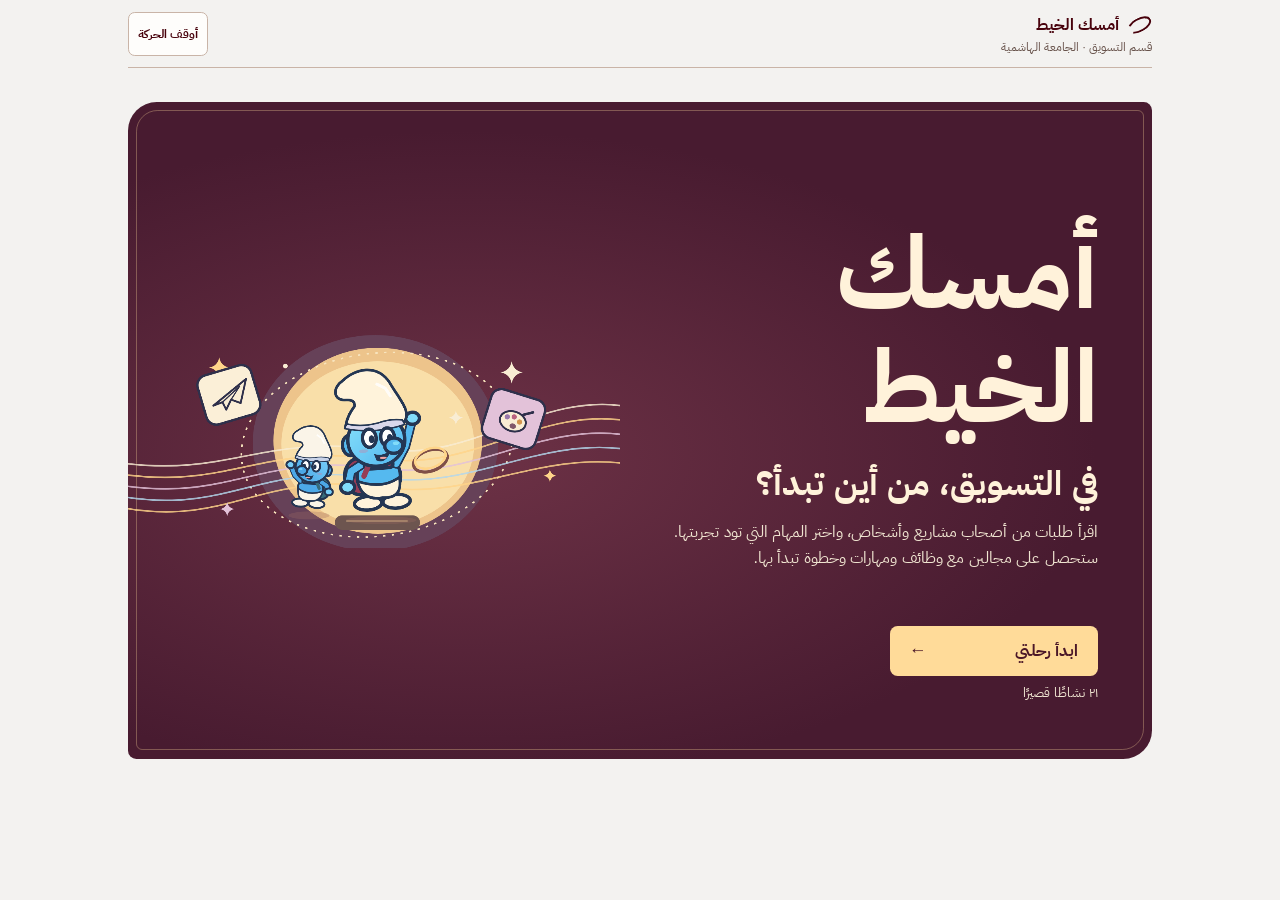
==== commit 0a226097: "Frame each activity as a clear request from a real-world role" ====
--- a/play.html
+++ b/play.html
@@ -5,12 +5,12 @@
   <meta name="viewport" content="width=device-width, initial-scale=1, viewport-fit=cover">
   <meta name="theme-color" content="#48020c">
   <title>أمسك الخيط</title>
-  <link rel="stylesheet" href="styles.css?v=4">
-  <script defer src="data.js?v=4"></script>
+  <link rel="stylesheet" href="styles.css?v=5">
+  <script defer src="data.js?v=5"></script>
   <script defer src="scoring.js?v=4"></script>
   <script defer src="mascots.js?v=4"></script>
   <script defer src="game-art.js?v=4"></script>
-  <script defer src="app.js?v=4"></script>
+  <script defer src="app.js?v=5"></script>
 </head>
 <body class="game-page">
   <div class="game-shell">
--- a/styles.css
+++ b/styles.css
@@ -72,6 +72,8 @@
 @keyframes back { from { transform:translateX(-9px); } }
 .question-panel { display:grid; gap:.38rem; padding:clamp(.8rem,3.5vw,1.4rem); border:1px solid #e0c6a1; border-radius:1.03rem .36rem 1.03rem .36rem; background:#f9ecd6; }
 .question-panel h1 { color:#4b1728; font-size:clamp(1.22rem,5.15vw,2.06rem); line-height:1.47; }
+.request-speaker { display:block; color:#603d31; font:inherit; margin-block-end:.26em; }
+.request-task { display:block; font:inherit; }
 .question-stage { display:grid; grid-template-columns:1fr minmax(0,39%); align-items:center; gap:.25rem; border-block-start:1px dashed #d3b590; margin-block-start:.32rem; }
 .question-prompt { color:#6b3043; font-size:clamp(.81rem,3.55vw,.98rem); font-weight:700; }
 .quiz-art { display:block; width:100%; max-width:10.25rem; justify-self:end; height:auto; }
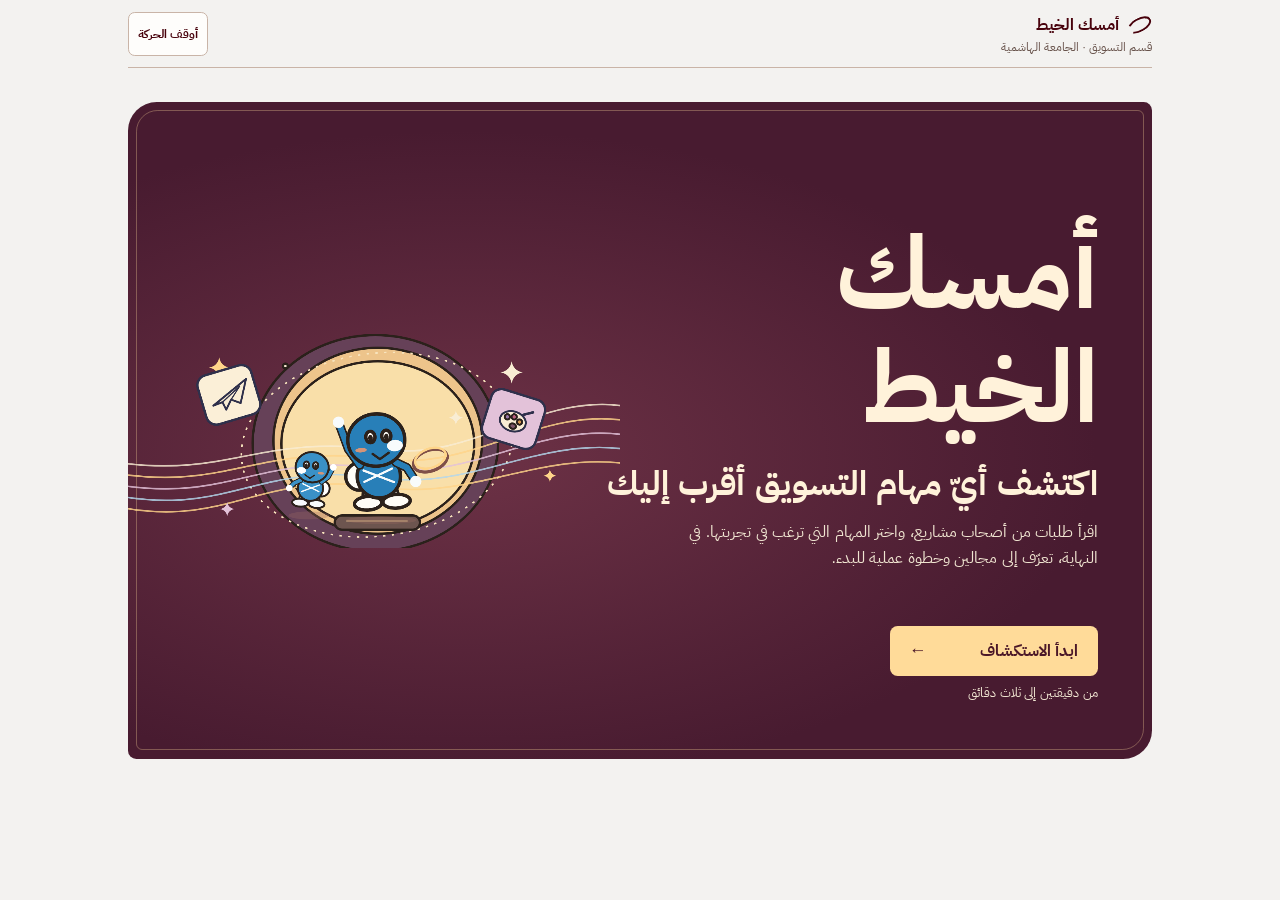
==== commit c7b362e1: "Rebuild the Amsek Al-Khayt student exploration flow" ====
--- a/play.html
+++ b/play.html
@@ -5,12 +5,13 @@
   <meta name="viewport" content="width=device-width, initial-scale=1, viewport-fit=cover">
   <meta name="theme-color" content="#48020c">
   <title>أمسك الخيط</title>
-  <link rel="stylesheet" href="styles.css?v=5">
-  <script defer src="data.js?v=5"></script>
-  <script defer src="scoring.js?v=4"></script>
-  <script defer src="mascots.js?v=4"></script>
-  <script defer src="game-art.js?v=4"></script>
-  <script defer src="app.js?v=5"></script>
+  <link rel="icon" href="data:,">
+  <link rel="stylesheet" href="styles.css?v=6">
+  <script defer src="data.js?v=6"></script>
+  <script defer src="scoring.js?v=5"></script>
+  <script defer src="mascots.js?v=5"></script>
+  <script defer src="game-art.js?v=5"></script>
+  <script defer src="app.js?v=6"></script>
 </head>
 <body class="game-page">
   <div class="game-shell">
--- a/styles.css
+++ b/styles.css
@@ -94,6 +94,11 @@
 .dot.filled { opacity:1; background:currentColor; }
 .back { margin-block-start:.45rem; }
 .back-arrow { display:inline-block; margin-inline-end:.45rem; }
+.milestone-screen { min-block-size:min(65svh,34rem); display:grid; justify-items:center; align-content:center; gap:1rem; padding:1.4rem; text-align:center; background:var(--milk); border:1px solid var(--line); border-radius:1.1rem .3rem; }
+.milestone-screen h1 { color:var(--wine); font-size:clamp(1.7rem,7vw,3rem); }
+.milestone-screen p { color:var(--muted); }
+.milestone-threads { width:min(100%,19rem); }
+.milestone-threads path { stroke:#48020c; stroke-width:3; }
 .reveal { display:grid; justify-items:center; align-content:center; min-block-size:min(71vh,37rem); color:var(--paper); background:var(--wine); border-radius:1.5rem .25rem; text-align:center; padding:1rem; }
 .reveal h1 { font-size:clamp(1.3rem,5vw,2.1rem); }
 .reveal-threads { width:min(100%,30rem); color:var(--milk); }
@@ -108,6 +113,7 @@
 .result-label { color:#fbd493; font-weight:700; margin-block-end:.38rem; font-size:.92rem; }
 .result-context { color:#ffe9cd; max-inline-size:35rem; margin-block-start:.57rem; }
 .result-evidence { color:#fbdcae; opacity:.98; margin-block-start:.25rem; font-size:.85rem; }
+.inconsistent-note { color:#ffda98; font-weight:700; }
 .result-loop { position:absolute; z-index:-1; opacity:.36; inline-size:min(84%,32rem); inset-inline-end:-21%; inset-block-start:-33%; animation:result-drift .85s .1s ease-out both; }
 @keyframes result-drift { from { opacity:0; transform:translate(-1rem,.7rem) rotate(-4deg); } }
 .result-threads { width:100%; color:var(--milk); }
@@ -134,6 +140,9 @@
 .field-illustration svg { inline-size:58%; }
 .field-detail { padding:1rem; }
 .field-why { font-weight:700; }
+.work-example { margin-block-start:.55rem; padding:.62rem .72rem; background:#f6f0e7; border-inline-start:.2rem solid var(--field); border-radius:.28rem; }
+.work-example h3 { color:var(--field); margin-block-end:.12rem; }
+.work-example p { font-size:.9rem; color:var(--ink); }
 .field-reason { margin-block:.85rem; color:var(--muted); }
 .field-detail h3 { font-size:.91rem; font-weight:700; }
 .field-reason ul { margin:.3rem 0 0; padding-inline-start:1.25rem; font-size:.88rem; }
@@ -178,11 +187,15 @@
 .game-url { font-family:Arial,sans-serif; max-inline-size:100%; overflow-wrap:anywhere; font-weight:700; line-height:1.25; }
 .display { --display-qr:min(85vmin,calc(100svh - 8.75rem),55vw); }
 .display .booth-layout { grid-template-columns:minmax(0,1fr) minmax(0,var(--display-qr)); padding-block:.45rem; padding-inline:clamp(.78rem,2.65vw,2.5rem); }
-.display .booth-nav { display:none; }
-.display .scan-area { gap:.25rem; width:100%; }
+.display .booth-layout { display:flex; flex-direction:column; justify-content:center; gap:.12rem; }
+.display .booth-intro { display:contents; }
+.display .booth-intro .masthead,.display .booth-hook,.display .campus-show,.display .booth-nav { display:none; }
+.display .booth-intro h1 { order:0; margin:0; text-align:center; font-size:clamp(1.5rem,4.3vh,3rem); }
+.display .scan-area { order:1; gap:.15rem; width:100%; }
 .display .scan-area h2 { font-size:clamp(1.25rem,4.3vh,3rem); }
 .display #qr { inline-size:var(--display-qr); }
-.display .game-url { font-size:1.75rem; }
+.display .game-url { font-size:clamp(1.75rem,2.1vw,2.5rem); }
+.display * { animation:none !important; transition:none !important; }
 .display.cursor-idle,.display.cursor-idle * { cursor:none; }
 .poster { background:#fff; color:#120f08; }
 .poster-layout { max-inline-size:45rem; margin:auto; padding:1.2rem; text-align:center; display:grid; justify-items:center; }
@@ -195,11 +208,19 @@
   .welcome-actions { grid-column:1; }
   .welcome-visual { grid-column:2; grid-row:1 / 3; }
   .hero-art { width:116%; max-width:none; margin-inline-start:-5%; }
+  .field-grid { grid-template-columns:repeat(2,minmax(0,1fr)); }
+  .field-card:first-child { grid-column:1 / -1; }
 }
 @media (max-width:45rem) {
   .booth .booth-layout { grid-template-columns:1fr; align-content:start; }
   .booth #qr { inline-size:min(100%,32rem); }
   .display .game-url { font-size:.93rem; }
+}
+@media (max-width:24rem) {
+  .game-shell { padding-inline:.75rem; }
+  .question-panel { padding:.72rem; }
+  .question-panel h1 { font-size:1.14rem; }
+  .answer { padding:.42rem .55rem; font-size:.91rem; }
 }
 @media (prefers-reduced-motion:reduce) {
   *,*::before,*::after { animation:none !important; transition:none !important; }
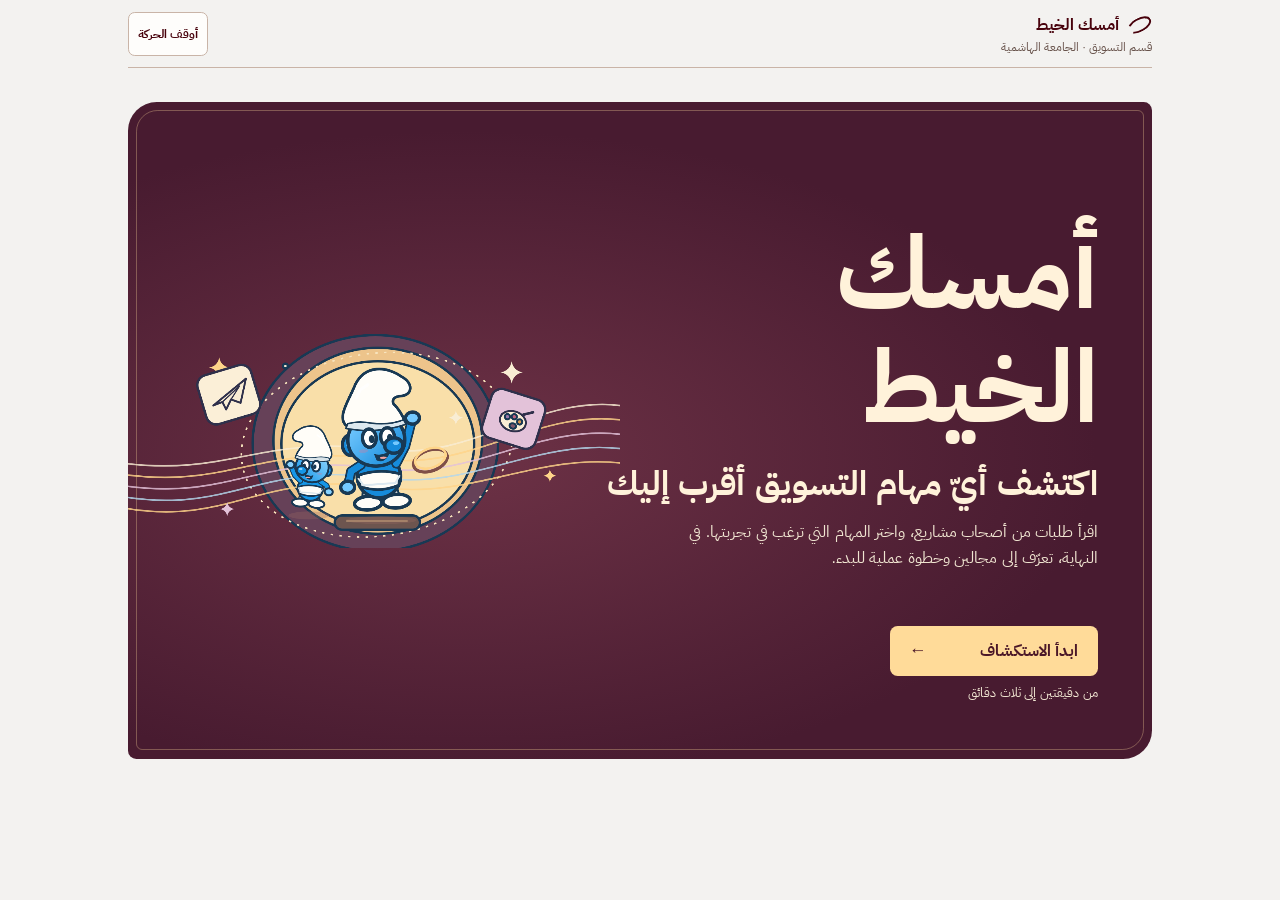
==== commit 318cbef1: "Add a looping masked Smurf-style barcode scene" ====
--- a/play.html
+++ b/play.html
@@ -6,10 +6,10 @@
   <meta name="theme-color" content="#48020c">
   <title>أمسك الخيط</title>
   <link rel="icon" href="data:,">
-  <link rel="stylesheet" href="styles.css?v=6">
+  <link rel="stylesheet" href="styles.css?v=8">
   <script defer src="data.js?v=6"></script>
   <script defer src="scoring.js?v=5"></script>
-  <script defer src="mascots.js?v=5"></script>
+  <script defer src="mascots.js?v=7"></script>
   <script defer src="game-art.js?v=5"></script>
   <script defer src="app.js?v=6"></script>
 </head>
--- a/styles.css
+++ b/styles.css
@@ -185,17 +185,16 @@
 #qr { display:block; inline-size:min(100%,66svh); height:auto; aspect-ratio:1; background:#fff; image-rendering:pixelated; }
 #qr-status { background:var(--light); color:var(--ink); padding:1rem; max-inline-size:18rem; }
 .game-url { font-family:Arial,sans-serif; max-inline-size:100%; overflow-wrap:anywhere; font-weight:700; line-height:1.25; }
-.display { --display-qr:min(85vmin,calc(100svh - 8.75rem),55vw); }
-.display .booth-layout { grid-template-columns:minmax(0,1fr) minmax(0,var(--display-qr)); padding-block:.45rem; padding-inline:clamp(.78rem,2.65vw,2.5rem); }
-.display .booth-layout { display:flex; flex-direction:column; justify-content:center; gap:.12rem; }
-.display .booth-intro { display:contents; }
-.display .booth-intro .masthead,.display .booth-hook,.display .campus-show,.display .booth-nav { display:none; }
-.display .booth-intro h1 { order:0; margin:0; text-align:center; font-size:clamp(1.5rem,4.3vh,3rem); }
-.display .scan-area { order:1; gap:.15rem; width:100%; }
-.display .scan-area h2 { font-size:clamp(1.25rem,4.3vh,3rem); }
+.display { --display-qr:min(78vmin,calc(100svh - 10rem),45vw); }
+.display .booth-layout { min-block-size:100svh; display:grid; grid-template-columns:minmax(0,1fr) minmax(0,var(--display-qr)); align-items:center; gap:clamp(1rem,2.4vw,2.4rem); padding-block:.45rem; padding-inline:clamp(.78rem,2.65vw,2.5rem); }
+.display .booth-intro { display:grid; grid-area:1 / 1; align-content:center; gap:.25rem; }
+.display .booth-hook,.display .booth-nav { display:none; }
+.display .booth-intro h1 { margin:0; text-align:center; font-size:clamp(2.15rem,4vw,4rem); }
+.display .campus-show { display:block; width:100%; margin:.45rem 0 0; }
+.display .scan-area { grid-area:1 / 2; gap:.32rem; width:100%; }
+.display .scan-area h2 { font-size:clamp(1.25rem,2.15vw,2rem); }
 .display #qr { inline-size:var(--display-qr); }
-.display .game-url { font-size:clamp(1.75rem,2.1vw,2.5rem); }
-.display * { animation:none !important; transition:none !important; }
+.display .game-url { font-size:clamp(1.45rem,1.85vw,2rem); }
 .display.cursor-idle,.display.cursor-idle * { cursor:none; }
 .poster { background:#fff; color:#120f08; }
 .poster-layout { max-inline-size:45rem; margin:auto; padding:1.2rem; text-align:center; display:grid; justify-items:center; }
@@ -215,6 +214,14 @@
   .booth .booth-layout { grid-template-columns:1fr; align-content:start; }
   .booth #qr { inline-size:min(100%,32rem); }
   .display .game-url { font-size:.93rem; }
+  .display { --display-qr:min(78vmin,calc(100svh - 18rem),92vw); }
+  .display .booth-layout { display:flex; flex-direction:column; justify-content:center; gap:.15rem; }
+  .display .booth-intro { width:100%; grid-template-columns:1fr minmax(7rem,34vw); align-items:center; }
+  .display .booth-intro .masthead,.display .booth-hook,.display .booth-nav { display:none; }
+  .display .booth-intro h1 { font-size:clamp(1.55rem,8vw,2.25rem); }
+  .display .campus-show { grid-column:2; grid-row:1; margin:0; }
+  .display .scan-area { width:100%; }
+  .display .scan-area h2 { font-size:1.15rem; }
 }
 @media (max-width:24rem) {
   .game-shell { padding-inline:.75rem; }
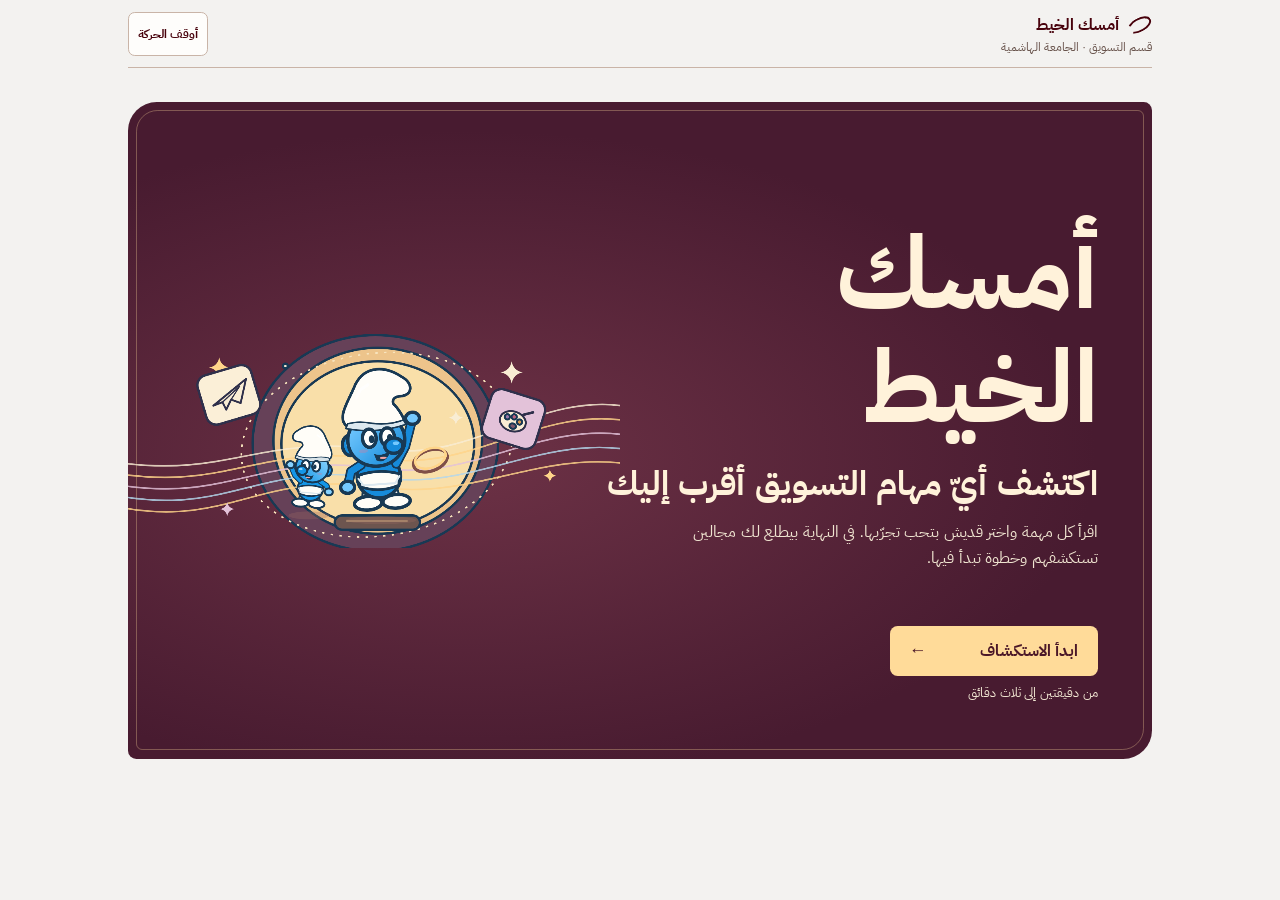
==== commit 8b23579e: "Animate the live QR and clarify quiz tasks" ====
--- a/play.html
+++ b/play.html
@@ -6,12 +6,12 @@
   <meta name="theme-color" content="#48020c">
   <title>أمسك الخيط</title>
   <link rel="icon" href="data:,">
-  <link rel="stylesheet" href="styles.css?v=8">
-  <script defer src="data.js?v=6"></script>
+  <link rel="stylesheet" href="styles.css?v=9">
+  <script defer src="data.js?v=7"></script>
   <script defer src="scoring.js?v=5"></script>
   <script defer src="mascots.js?v=7"></script>
   <script defer src="game-art.js?v=5"></script>
-  <script defer src="app.js?v=6"></script>
+  <script defer src="app.js?v=7"></script>
 </head>
 <body class="game-page">
   <div class="game-shell">
--- a/styles.css
+++ b/styles.css
@@ -72,7 +72,8 @@
 @keyframes back { from { transform:translateX(-9px); } }
 .question-panel { display:grid; gap:.38rem; padding:clamp(.8rem,3.5vw,1.4rem); border:1px solid #e0c6a1; border-radius:1.03rem .36rem 1.03rem .36rem; background:#f9ecd6; }
 .question-panel h1 { color:#4b1728; font-size:clamp(1.22rem,5.15vw,2.06rem); line-height:1.47; }
-.request-speaker { display:block; color:#603d31; font:inherit; margin-block-end:.26em; }
+.request-speaker { display:block; color:#603d31; font-size:.78em; margin-block-end:.35em; }
+.request-input { display:block; color:#603d31; font:inherit; margin-block-end:.34em; }
 .request-task { display:block; font:inherit; }
 .question-stage { display:grid; grid-template-columns:1fr minmax(0,39%); align-items:center; gap:.25rem; border-block-start:1px dashed #d3b590; margin-block-start:.32rem; }
 .question-prompt { color:#6b3043; font-size:clamp(.81rem,3.55vw,.98rem); font-weight:700; }
@@ -168,32 +169,30 @@
 .share-image { display:block; width:min(100%,23rem); height:auto; border-radius:.68rem; box-shadow:0 .65rem 1.5rem #50263732; }
 .share-actions { display:flex; justify-content:center; flex-wrap:wrap; gap:.5rem; }
 .result-footer { display:grid; justify-items:start; gap:.65rem; margin-block-start:1.2rem; }
-.booth { background:var(--wine); color:var(--paper); }
+.booth { background:radial-gradient(ellipse at 29% 38%,#532c45 0%,transparent 52%),linear-gradient(130deg,#1e1828,#48020c 76%); color:var(--paper); }
 .booth-layout { min-block-size:100svh; max-inline-size:108rem; margin:auto; padding:clamp(1rem,3.25vw,3rem); display:grid; align-items:center; grid-template-columns:1fr .95fr; gap:clamp(1rem,3vw,3rem); }
 .booth-intro { min-inline-size:0; }
 .masthead { font-weight:700; font-size:.92rem; }
 .booth h1 { font-size:clamp(2.75rem,5.6vw,6.2rem); margin-block:.18em .11em; line-height:1.09; }
 .booth-hook { color:var(--milk); font-size:clamp(1.05rem,2.05vw,2rem); }
-.campus-show { position:relative; margin:clamp(.65rem,2.4vh,1.5rem) 0 0; border:1px solid #dfbea4; border-radius:1rem .22rem 1rem .22rem; background:var(--milk); overflow:hidden; }
-#campus-canvas { display:block; width:100%; height:auto; aspect-ratio:760/420; }
-.show-toggle { position:absolute; inset-inline-end:.38rem; inset-block-end:.38rem; min-block-size:2.75rem; border:1px solid var(--milk); border-radius:.3rem; background:var(--wine); color:var(--paper); padding:.1rem .65rem; font-size:.81rem; font-weight:700; }
+.campus-show { position:relative; isolation:isolate; width:min(100%, calc((100svh - 8rem) * 72 / 65), 56rem); aspect-ratio:720/650; background:#211b2c; border-radius:.9rem; overflow:hidden; box-shadow:0 1rem 4rem #08071165; }
+#campus-canvas { position:absolute; inset:0; width:100%; height:100%; pointer-events:none; }
+.show-toggle { min-block-size:2.75rem; border:1px solid #c8abb6; border-radius:.42rem; background:#281b2e; color:var(--paper); padding:.1rem .9rem; font-size:.88rem; font-weight:700; }
 .show-toggle:focus-visible { outline:2px solid #fff; outline-offset:-4px; }
 .booth-nav { display:flex; flex-wrap:wrap; margin-block-start:.45rem; gap:.3rem 1.15rem; }
 .booth-nav a { min-block-size:2.75rem; padding-block:.45rem; }
 .scan-area { display:grid; justify-items:center; text-align:center; min-inline-size:0; gap:.55rem; }
 .scan-area h2 { font-size:clamp(1.2rem,2.7vw,2.75rem); }
 #qr { display:block; inline-size:min(100%,66svh); height:auto; aspect-ratio:1; background:#fff; image-rendering:pixelated; }
+.campus-show #qr { position:absolute; top:17.23076923%; left:16.66666667%; inline-size:66.66666667%; }
 #qr-status { background:var(--light); color:var(--ink); padding:1rem; max-inline-size:18rem; }
 .game-url { font-family:Arial,sans-serif; max-inline-size:100%; overflow-wrap:anywhere; font-weight:700; line-height:1.25; }
-.display { --display-qr:min(78vmin,calc(100svh - 10rem),45vw); }
-.display .booth-layout { min-block-size:100svh; display:grid; grid-template-columns:minmax(0,1fr) minmax(0,var(--display-qr)); align-items:center; gap:clamp(1rem,2.4vw,2.4rem); padding-block:.45rem; padding-inline:clamp(.78rem,2.65vw,2.5rem); }
+.display .booth-layout { min-block-size:100svh; display:grid; grid-template-columns:minmax(12rem,.55fr) minmax(0,1fr); align-items:center; gap:clamp(1rem,2.4vw,2.4rem); padding-block:.45rem; padding-inline:clamp(.78rem,2.65vw,2.5rem); }
 .display .booth-intro { display:grid; grid-area:1 / 1; align-content:center; gap:.25rem; }
 .display .booth-hook,.display .booth-nav { display:none; }
 .display .booth-intro h1 { margin:0; text-align:center; font-size:clamp(2.15rem,4vw,4rem); }
-.display .campus-show { display:block; width:100%; margin:.45rem 0 0; }
 .display .scan-area { grid-area:1 / 2; gap:.32rem; width:100%; }
 .display .scan-area h2 { font-size:clamp(1.25rem,2.15vw,2rem); }
-.display #qr { inline-size:var(--display-qr); }
 .display .game-url { font-size:clamp(1.45rem,1.85vw,2rem); }
 .display.cursor-idle,.display.cursor-idle * { cursor:none; }
 .poster { background:#fff; color:#120f08; }
@@ -212,14 +211,12 @@
 }
 @media (max-width:45rem) {
   .booth .booth-layout { grid-template-columns:1fr; align-content:start; }
-  .booth #qr { inline-size:min(100%,32rem); }
+  .booth .campus-show { width:min(100%,32rem); }
   .display .game-url { font-size:.93rem; }
-  .display { --display-qr:min(78vmin,calc(100svh - 18rem),92vw); }
   .display .booth-layout { display:flex; flex-direction:column; justify-content:center; gap:.15rem; }
-  .display .booth-intro { width:100%; grid-template-columns:1fr minmax(7rem,34vw); align-items:center; }
+  .display .booth-intro { width:100%; align-items:center; }
   .display .booth-intro .masthead,.display .booth-hook,.display .booth-nav { display:none; }
   .display .booth-intro h1 { font-size:clamp(1.55rem,8vw,2.25rem); }
-  .display .campus-show { grid-column:2; grid-row:1; margin:0; }
   .display .scan-area { width:100%; }
   .display .scan-area h2 { font-size:1.15rem; }
 }
